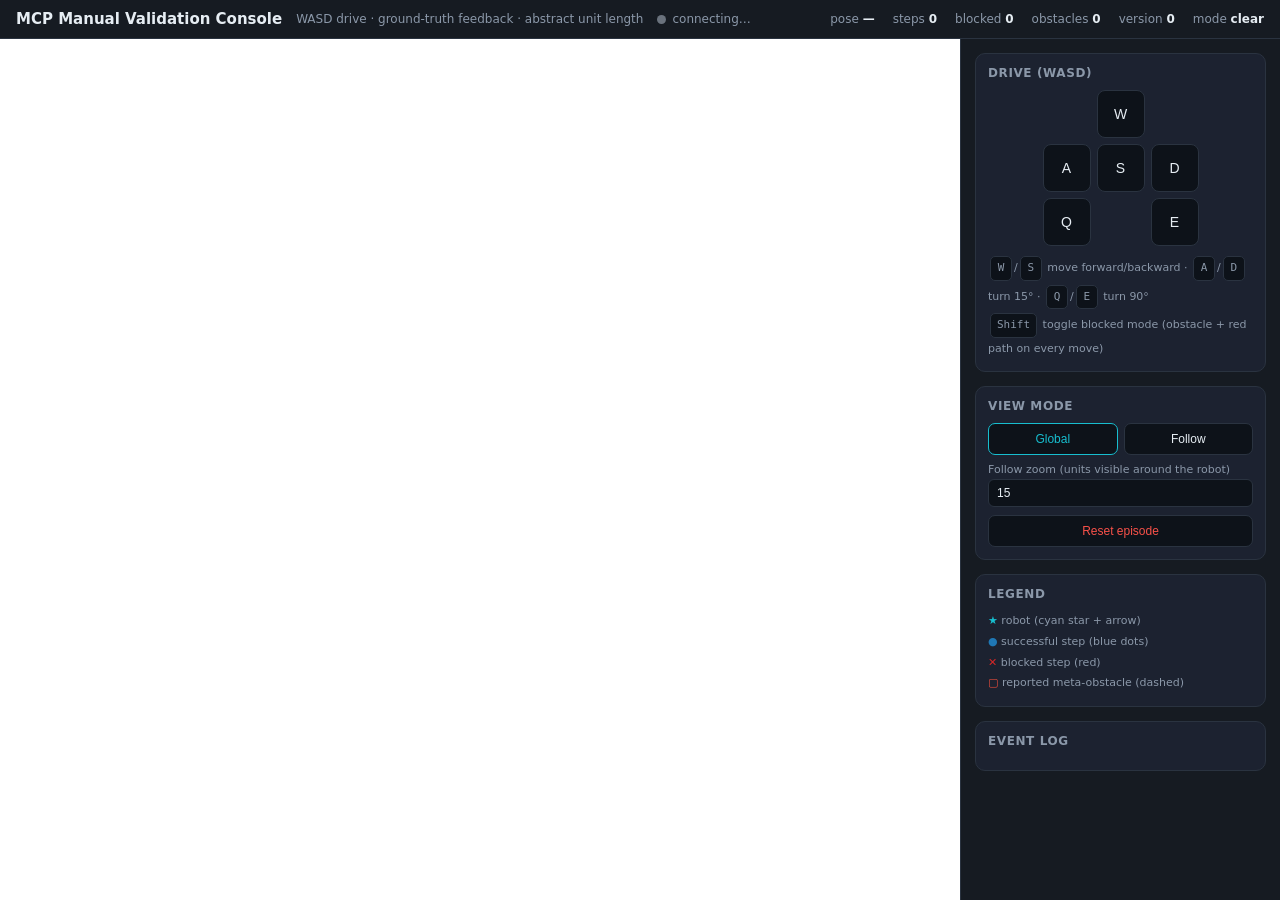
==== src/agentic_memory_nav/mcp/web/manual.html @ cbc0a317 "update MCP sever" ====
<!DOCTYPE html>
<html lang="en">
<head>
<meta charset="utf-8" />
<meta name="viewport" content="width=device-width, initial-scale=1" />
<title>MCP Manual Validation Console</title>
<style>
  :root {
    --bg:#0e1116; --panel:#161b22; --panel2:#1c2230; --line:#2a3340;
    --fg:#e6edf3; --muted:#8b98a9; --accent:#388bfd; --green:#3fb950;
    --red:#f85149; --amber:#d29922; --cyan:#17becf;
  }
  * { box-sizing:border-box; }
  html,body { height:100%; margin:0; }
  body { font-family:ui-sans-serif,system-ui,-apple-system,"Segoe UI",sans-serif;
    background:var(--bg); color:var(--fg); display:flex; flex-direction:column; height:100vh; overflow:hidden; }
  header { display:flex; align-items:center; gap:14px; padding:10px 16px; border-bottom:1px solid var(--line); background:var(--panel); }
  header h1 { font-size:15px; margin:0; font-weight:600; }
  header .sub { color:var(--muted); font-size:12px; }
  .dot { width:9px; height:9px; border-radius:50%; background:#6a727d; }
  .dot.on { background:var(--green); box-shadow:0 0 8px var(--green); }
  .dot.off { background:var(--red); }
  .status { display:flex; align-items:center; gap:6px; font-size:12px; color:var(--muted); }
  .spacer { flex:1; }
  .metrics { display:flex; gap:18px; font-size:12px; color:var(--muted); }
  .metrics b { color:var(--fg); font-weight:600; }
  main { flex:1; display:flex; min-height:0; }
  #canvasWrap { flex:1; position:relative; background:#ffffff; }
  canvas { display:block; width:100%; height:100%; }
  aside { width:320px; background:var(--panel); border-left:1px solid var(--line); padding:14px; overflow-y:auto; display:flex; flex-direction:column; gap:14px; }
  .card { background:var(--panel2); border:1px solid var(--line); border-radius:10px; padding:12px; }
  .card h2 { font-size:12px; margin:0 0 10px; color:var(--muted); text-transform:uppercase; letter-spacing:.6px; }
  .row { display:flex; gap:6px; flex-wrap:wrap; }
  .row button { flex:1; padding:8px; font-size:12px; cursor:pointer; border-radius:7px; background:#0d1219; color:var(--fg); border:1px solid var(--line); }
  .row button:hover { border-color:var(--accent); }
  .row button.danger { color:var(--red); }
  .row button.active { border-color:var(--cyan); color:var(--cyan); }
  label { font-size:11px; color:var(--muted); display:block; margin:8px 0 3px; }
  input,select { width:100%; background:#0d1219; color:var(--fg); border:1px solid var(--line); border-radius:6px; padding:6px 8px; font-size:12px; }
  .log { font-family:ui-monospace,monospace; font-size:11px; line-height:1.5; max-height:200px; overflow-y:auto; }
  .log .ev { padding:2px 0; border-bottom:1px solid #1a2029; }
  .log .ev b { color:var(--accent); }
  .ev.ok b { color:var(--green); } .ev.blocked b { color:var(--red); } .ev.obs b { color:var(--amber); }
  .kbd { display:inline-block; min-width:22px; padding:2px 6px; border:1px solid var(--line); border-radius:5px; background:#0d1219; font-family:ui-monospace,monospace; font-size:11px; text-align:center; margin:2px; }
  .keypad { display:grid; grid-template-columns:repeat(3,48px); grid-template-rows:repeat(3,48px); gap:6px; justify-content:center; margin-top:6px; }
  .keypad button { cursor:pointer; border-radius:8px; background:#0d1219; color:var(--fg); border:1px solid var(--line); font-size:14px; }
  .keypad button:hover { border-color:var(--accent); }
  .keypad .kW { grid-column:2; grid-row:1; } .keypad .kA { grid-column:1; grid-row:2; }
  .keypad .kS { grid-column:2; grid-row:2; } .keypad .kD { grid-column:3; grid-row:2; }
  .keypad .kQ { grid-column:1; grid-row:3; } .keypad .kE { grid-column:3; grid-row:3; }
  #promptBox { display:none; position:absolute; left:50%; top:18px; transform:translateX(-50%);
    background:var(--panel); border:1px solid var(--amber); border-radius:10px; padding:10px 14px; z-index:10;
    box-shadow:0 8px 30px rgba(0,0,0,.45); }
  #promptBox .q { font-size:13px; margin-bottom:8px; }
  #promptBox .ans button { padding:6px 16px; margin-right:6px; cursor:pointer; border-radius:7px; border:1px solid var(--line); background:#0d1219; color:var(--fg); }
  #promptBox .ans button.yes { color:var(--red); border-color:var(--red); }
  #promptBox .ans button.no { color:var(--green); border-color:var(--green); }
</style>
</head>
<body>
<header>
  <h1>MCP Manual Validation Console</h1>
  <span class="sub">WASD drive &middot; ground-truth feedback &middot; abstract unit length</span>
  <span class="status"><span class="dot" id="dot"></span><span id="wsState">connecting&hellip;</span></span>
  <div class="spacer"></div>
  <div class="metrics">
    <div>pose <b id="mPose">&mdash;</b></div>
    <div>steps <b id="mSteps">0</b></div>
    <div>blocked <b id="mBlocked">0</b></div>
    <div>obstacles <b id="mObs">0</b></div>
    <div>version <b id="mVer">0</b></div>
    <div>mode <b id="mMode">clear</b></div>
  </div>
</header>
<main>
  <div id="canvasWrap">
    <canvas id="canvas"></canvas>
    <div id="promptBox">
      <div class="q">Was this action blocked by an obstacle?</div>
      <div class="ans">
        <button class="yes" id="ansYes">Yes, blocked</button>
        <button class="no" id="ansNo">No, clear</button>
      </div>
    </div>
  </div>
  <aside>
    <div class="card">
      <h2>Drive (WASD)</h2>
      <div class="keypad">
        <button class="kW" data-act="move_forward">W</button>
        <button class="kA" data-act="turn_left">A</button>
        <button class="kS" data-act="move_backward">S</button>
        <button class="kD" data-act="turn_right">D</button>
        <button class="kQ" data-act="turn_left_big">Q</button>
        <button class="kE" data-act="turn_right_big">E</button>
      </div>
      <div style="margin-top:8px; font-size:11px; color:var(--muted); line-height:1.7">
        <span class="kbd">W</span>/<span class="kbd">S</span> move forward/backward &middot;
        <span class="kbd">A</span>/<span class="kbd">D</span> turn 15&deg; &middot;
        <span class="kbd">Q</span>/<span class="kbd">E</span> turn 90&deg;<br/>
        <span class="kbd">Shift</span> toggle blocked mode (obstacle + red path on every move)
      </div>
    </div>
    <div class="card">
      <h2>View mode</h2>
      <div class="row">
        <button id="modeGlobal" class="active">Global</button>
        <button id="modeFollow">Follow</button>
      </div>
      <label>Follow zoom (units visible around the robot)</label>
      <input id="followRadius" type="number" step="1" min="1" value="15" />
      <div class="row" style="margin-top:8px">
        <button id="reset" class="danger">Reset episode</button>
      </div>
    </div>
    <div class="card">
      <h2>Legend</h2>
      <div style="font-size:11px; color:var(--muted); line-height:1.9">
        <div><span style="color:#17becf">&#9733;</span> robot (cyan star + arrow)</div>
        <div><span style="color:#1f77b4">&#9679;</span> successful step (blue dots)</div>
        <div><span style="color:#d62728">&#10005;</span> blocked step (red)</div>
        <div><span style="color:#e74c3c">&#9634;</span> reported meta-obstacle (dashed)</div>
      </div>
    </div>
    <div class="card"><h2>Event log</h2><div class="log" id="log"></div></div>
  </aside>
</main>
<script>
const ROBOT_ID = "robot_0";

// The pending action awaiting ground-truth feedback from the operator.
let pending = null;
let stepCount = 0;
let blockedCount = 0;
// Shift toggles blocked mode: when on, every move is recorded as blocked.
let blockedMode = false;

// Canvas state mirrors the engine snapshot (robots, trajectory, obstacles).
let canvasState = null;

// View state: "global" fits the whole world, "follow" zooms to the robot.
let viewMode = "global";
let scale = 150; // pixels per unit length
let panX = 0, panY = 0;
const canvas = document.getElementById("canvas");
const ctx = canvas.getContext("2d");

function resize() {
  const dpr = window.devicePixelRatio || 1;
  canvas.width = canvas.clientWidth * dpr;
  canvas.height = canvas.clientHeight * dpr;
  ctx.setTransform(dpr, 0, 0, dpr, 0, 0);
  draw();
}
window.addEventListener("resize", resize);

function toPx(x, y) {
  return [canvas.clientWidth / 2 + panX + x * scale, canvas.clientHeight / 2 + panY - y * scale];
}

// Compute a bounding box for everything on the canvas (used by global mode).
function worldBounds() {
  let xs = [0], ys = [0];
  for (const r of (canvasState?.robots || [])) { xs.push(r.position[0]); ys.push(r.position[1]); }
  for (const s of (canvasState?.trajectory || [])) {
    xs.push(s.start[0], s.end[0]); ys.push(s.start[1], s.end[1]);
  }
  for (const o of (canvasState?.obstacles || [])) {
    const props = o.properties || {};
    if (props.visible === false) continue;
    const geom = o.geometry || [];
    for (const p of geom) { xs.push(p[0]); ys.push(p[1]); }
    if (o.position) { xs.push(o.position[0]); ys.push(o.position[1]); }
  }
  const xmin = Math.min(...xs), xmax = Math.max(...xs);
  const ymin = Math.min(...ys), ymax = Math.max(...ys);
  const pad = Math.max(xmax - xmin, ymax - ymin, 1) * 0.15 + 0.4;
  return [xmin - pad, xmax + pad, ymin - pad, ymax + pad];
}

function applyView() {
  const w = canvas.clientWidth, h = canvas.clientHeight;
  if (viewMode === "follow") {
    const r = canvasState?.robots?.[0];
    const radius = parseFloat(document.getElementById("followRadius").value) || 15;
    scale = Math.min(w, h) / (radius * 2);
    if (r) {
      panX = -r.position[0] * scale;
      panY = r.position[1] * scale;
    }
  } else {
    const [xmin, xmax, ymin, ymax] = worldBounds();
    const ww = Math.max(xmax - xmin, 0.1), hh = Math.max(ymax - ymin, 0.1);
    scale = Math.min(w / ww, h / hh) * 0.95;
    panX = -(xmin + ww / 2) * scale;
    panY = (ymin + hh / 2) * scale;
  }
}

function draw() {
  const w = canvas.clientWidth, h = canvas.clientHeight;
  ctx.clearRect(0, 0, w, h);
  ctx.fillStyle = "#ffffff"; ctx.fillRect(0, 0, w, h);
  if (!canvasState) return;
  drawTrajectory(canvasState.trajectory || []);
  drawObstacles(canvasState.obstacles || []);
  drawRobots(canvasState.robots || []);
}

function drawTrajectory(segs) {
  for (let i = 0; i < segs.length; i++) {
    const s = segs[i];
    const blocked = s.success === false;
    const current = i === segs.length - 1;
    const color = blocked ? "#d62728" : (current ? "#1f77b4" : "#9e9e9e");
    const [x1, y1] = toPx(s.start[0], s.start[1]);
    const [x2, y2] = toPx(s.end[0], s.end[1]);
    ctx.strokeStyle = color;
    ctx.lineWidth = blocked ? 3 : (current ? 2.4 : 1.6);
    ctx.setLineDash(blocked || current ? [] : [6, 5]);
    ctx.lineCap = "round";
    ctx.beginPath(); ctx.moveTo(x1, y1); ctx.lineTo(x2, y2); ctx.stroke();
    // step marker
    ctx.setLineDash([]);
    ctx.fillStyle = color;
    ctx.strokeStyle = "#000";
    ctx.lineWidth = 0.8;
    ctx.beginPath(); ctx.arc(x2, y2, blocked ? 3 : 4, 0, Math.PI * 2); ctx.fill(); ctx.stroke();
    // direction arrowhead on the segment
    const segLen = Math.hypot(x2 - x1, y2 - y1);
    if (segLen > 12) {
      const ux = (x2 - x1) / segLen, uy = (y2 - y1) / segLen;
      const px = x1 + (x2 - x1) * 0.65, py = y1 + (y2 - y1) * 0.65;
      const ah = Math.min(9, segLen * 0.22);
      ctx.fillStyle = color;
      ctx.beginPath();
      ctx.moveTo(px + ux * ah, py + uy * ah);
      ctx.lineTo(px - uy * ah * 0.55, py + ux * ah * 0.55);
      ctx.lineTo(px + uy * ah * 0.55, py - ux * ah * 0.55);
      ctx.closePath(); ctx.fill();
    }
    if (blocked) {
      // red cross
      const r = 5;
      ctx.strokeStyle = "#d62728"; ctx.lineWidth = 1.6;
      ctx.beginPath();
      ctx.moveTo(x2 - r, y2 - r); ctx.lineTo(x2 + r, y2 + r);
      ctx.moveTo(x2 + r, y2 - r); ctx.lineTo(x2 - r, y2 + r);
      ctx.stroke();
    }
    if (i === 0) {
      // green square start marker
      ctx.fillStyle = "#2ca02c"; ctx.strokeStyle = "#000"; ctx.lineWidth = 1;
      ctx.fillRect(x1 - 4, y1 - 4, 8, 8); ctx.strokeRect(x1 - 4, y1 - 4, 8, 8);
    }
  }
}

function drawObstacles(obs) {
  // Group line segments belonging to the same logical obstacle.
  const groups = {};
  const singles = [];
  for (const o of obs) {
    const props = o.properties || {};
    if (props.visible === false) continue; // hidden world: not drawn
    const isLine = (o.obstacle_type || o.type) === "line";
    if (isLine && props.group_id) {
      (groups[props.group_id] = groups[props.group_id] || []).push(o);
    } else {
      singles.push(o);
    }
  }
  for (const gid of Object.keys(groups)) {
    const members = groups[gid];
    const first = members[0];
    const confirmed = (first.properties || {}).confirmed !== false;
    const pts = [];
    for (const m of members) {
      const geom = m.geometry || [];
      if (geom.length >= 2) { pts.push(geom[0], geom[1]); }
    }
    if (!pts.length) continue;
    const xs = pts.map(p => p[0]), ys = pts.map(p => p[1]);
    const cx = (Math.min(...xs) + Math.max(...xs)) / 2;
    const cy = (Math.min(...ys) + Math.max(...ys)) / 2;
    const half = Math.max(Math.max(...xs) - Math.min(...xs), Math.max(...ys) - Math.min(...ys)) / 2;
    const [px, py] = toPx(cx - half, cy + half);
    const size = 2 * half * scale;
    if (confirmed) {
      ctx.fillStyle = "rgba(231,76,60,0.18)";
      ctx.fillRect(px, py, size, size);
      ctx.strokeStyle = "#e74c3c"; ctx.lineWidth = 1.5;
      ctx.strokeRect(px, py, size, size);
    } else {
      ctx.strokeStyle = "rgba(231,76,60,0.55)"; ctx.lineWidth = 1.2;
      ctx.setLineDash([5, 4]);
      ctx.strokeRect(px, py, size, size);
      ctx.setLineDash([]);
    }
  }
  for (const o of singles) {
    const isLine = (o.obstacle_type || o.type) === "line";
    if (isLine) {
      const [x1, y1] = toPx(o.geometry[0][0], o.geometry[0][1]);
      const [x2, y2] = toPx(o.geometry[1][0], o.geometry[1][1]);
      ctx.strokeStyle = "#e74c3c"; ctx.lineWidth = Math.max(2, (o.width || 0.05) * scale);
      ctx.lineCap = "round";
      ctx.beginPath(); ctx.moveTo(x1, y1); ctx.lineTo(x2, y2); ctx.stroke();
    } else if (o.position) {
      const [cx, cy] = toPx(o.position[0], o.position[1]);
      const r = Math.max(4, (o.radius || 0.2) * scale);
      ctx.fillStyle = "rgba(231,76,60,0.18)";
      ctx.beginPath(); ctx.arc(cx, cy, r, 0, Math.PI * 2); ctx.fill();
      ctx.strokeStyle = "#e74c3c"; ctx.lineWidth = 1.5; ctx.stroke();
    }
  }
}

function drawRobots(robots) {
  for (const r of robots) {
    const [cx, cy] = toPx(r.position[0], r.position[1]);
    const theta = (r.theta || 0) * Math.PI / 180;
    const len = Math.min(canvas.clientWidth, canvas.clientHeight) * 0.03;
    const dx = len * Math.cos(-theta), dy = len * Math.sin(-theta);
    ctx.strokeStyle = "#17becf"; ctx.fillStyle = "#17becf"; ctx.lineWidth = 1.6;
    ctx.beginPath(); ctx.moveTo(cx, cy); ctx.lineTo(cx + dx, cy + dy); ctx.stroke();
    // arrow head
    const ax = cx + dx, ay = cy + dy;
    ctx.beginPath(); ctx.arc(ax, ay, 3, 0, Math.PI * 2); ctx.fill();
    // star marker
    ctx.beginPath(); ctx.arc(cx, cy, 6, 0, Math.PI * 2); ctx.fill();
    ctx.strokeStyle = "#000"; ctx.lineWidth = 1; ctx.stroke();
  }
}

// ---- server calls ----
async function post(path, body) {
  const res = await fetch(path, { method: "POST", headers: { "Content-Type": "application/json" }, body: JSON.stringify(body) });
  return res.json();
}

function logEvent(kind, text) {
  const d = document.createElement("div");
  d.className = "ev " + kind;
  d.innerHTML = `<b>${text}</b>`;
  const log = document.getElementById("log");
  log.prepend(d);
  while (log.children.length > 80) log.lastChild.remove();
}

// Drive the robot. Blocked mode (toggled by Shift) decides whether a move is
// recorded as blocked; clear moves apply immediately, blocked moves draw the
// failed path and the meta-obstacle at once, with no prompt delay.
async function drive(action) {
  if (pending) return; // wait for the previous answer first
  if (!currentPose()) {
    // auto-create the robot at the origin on the first action
    await post("/api/create_robot", { robot_id: ROBOT_ID, start_pose: { x: 0, y: 0, theta: 0 } });
    await refresh();
  }
  stepCount += 1;
  if (action.startsWith("move")) {
    pending = { action };
    await answer(blockedMode);
  } else {
    await post("/api/execute_action", { robot_id: ROBOT_ID, action });
    logEvent("ok", `${action}`);
    await refresh();
  }
}

async function answer(blocked) {
  const req = pending; pending = null;
  document.getElementById("promptBox").style.display = "none";
  if (!req) return;
  if (blocked) {
    blockedCount += 1;
    // Reproduce a blocked move: force the engine to record the failed segment by
    // placing a tiny hidden blocker exactly at the target point, executing the
    // move (which fails), then reporting the visible meta-obstacle.
    const pose = currentPose();
    if (pose) {
      const rad = pose.theta * Math.PI / 180;
      const sign = req.action === "move_backward" ? -1 : 1;
      const tx = pose.x + sign * 1.0 * Math.cos(rad);
      const ty = pose.y + sign * 1.0 * Math.sin(rad);
      // hidden blocker: blocks but never renders
      await post("/api/add_obstacle", { robot_id: ROBOT_ID, obstacle: {
        obstacle_type: "point", x: tx, y: ty, radius: 0.05,
        properties: { visible: false, tag: "virtual_blocker" },
      } });
      await post("/api/execute_action", { robot_id: ROBOT_ID, action: req.action });
      // remove the virtual blocker so the next clear attempt can pass
      const snap = await (await fetch("/api/snapshot")).json();
      for (const o of snap.obstacles) {
        if ((o.properties || {}).tag === "virtual_blocker") {
          await post("/api/remove_obstacle", { obstacle_id: o.obstacle_id });
        }
      }
      // visible meta-obstacle reported by the operator; its near edge sits at
      // the blocked action's target point so the square lies ahead of the path.
      await postMetaSquare(pose, rad, sign);
      logEvent("blocked", `${req.action} BLOCKED`);
    }
  } else {
    await post("/api/execute_action", { robot_id: ROBOT_ID, action: req.action });
    logEvent("ok", `${req.action}`);
  }
  await refresh();
}

// Standard meta-obstacle square placed ahead of the robot. The square's near
// edge sits at the blocked action's target point (one move step along the
// heading), so the robot's failed path ends at the obstacle boundary.
async function postMetaSquare(pose, rad, sign = 1) {
  const size = 2.0, half = size / 2;
  // centre = target point + half size along the heading
  const fx = pose.x + sign * (1.0 + half) * Math.cos(rad);
  const fy = pose.y + sign * (1.0 + half) * Math.sin(rad);
  const group = "meta_" + Date.now();
  const sides = [
    [[fx - half, fy - half], [fx + half, fy - half]],
    [[fx + half, fy - half], [fx + half, fy + half]],
    [[fx + half, fy + half], [fx - half, fy + half]],
    [[fx - half, fy + half], [fx - half, fy - half]],
  ];
  for (const [start, end] of sides) {
    await post("/api/add_obstacle", { robot_id: ROBOT_ID, obstacle: {
      obstacle_type: "line",
      geometry: { start, end },
      width: 0.02, label: "",
      properties: { group_id: group, confirmed: false },
    } });
  }
}

function currentPose() {
  const r = canvasState?.robots?.find(x => x.robot_id === ROBOT_ID) || canvasState?.robots?.[0];
  if (!r) return null;
  return { x: r.position[0], y: r.position[1], theta: r.theta };
}

async function refresh() {
  canvasState = await (await fetch("/api/snapshot")).json();
  applyView();
  draw();
  updateHud();
}

function updateHud() {
  const r = canvasState?.robots?.[0];
  document.getElementById("mPose").textContent =
    r ? `${r.position[0].toFixed(2)}, ${r.position[1].toFixed(2)} \u00b7 ${Math.round(r.theta)}\u00b0` : "\u2014";
  document.getElementById("mSteps").textContent = stepCount;
  document.getElementById("mBlocked").textContent = blockedCount;
  document.getElementById("mObs").textContent = (canvasState?.obstacles || []).length;
  document.getElementById("mVer").textContent = canvasState?.version ?? 0;
}

// ---- wiring ----
document.querySelectorAll(".keypad button").forEach(b => {
  b.onclick = () => drive(b.dataset.act);
});
document.getElementById("ansYes").onclick = () => answer(true);
document.getElementById("ansNo").onclick = () => answer(false);
document.getElementById("reset").onclick = async () => {
  await post("/api/reset", { robot_id: ROBOT_ID, clear_events: true });
  await post("/api/create_robot", { robot_id: ROBOT_ID, start_pose: { x: 0, y: 0, theta: 0 } });
  stepCount = 0; blockedCount = 0;
  logEvent("ok", "episode reset");
  await refresh();
};

const modeGlobal = document.getElementById("modeGlobal");
const modeFollow = document.getElementById("modeFollow");
modeGlobal.onclick = () => { viewMode = "global"; modeGlobal.classList.add("active"); modeFollow.classList.remove("active"); applyView(); draw(); };
modeFollow.onclick = () => { viewMode = "follow"; modeFollow.classList.add("active"); modeGlobal.classList.remove("active"); applyView(); draw(); };
document.getElementById("followRadius").onchange = () => { if (viewMode === "follow") { applyView(); draw(); } };

// Single key handler: Shift toggles blocked mode; other keys drive the robot.
function inFormField(e) {
  const t = e.target;
  return t && (t.tagName === "INPUT" || t.tagName === "SELECT" || t.tagName === "TEXTAREA");
}

window.addEventListener("keydown", (e) => {
  if (inFormField(e)) return;
  if ((e.key === "Shift" || e.key === "ShiftLeft" || e.key === "ShiftRight") && !e.repeat) {
    blockedMode = !blockedMode;
    const el = document.getElementById("mMode");
    el.textContent = blockedMode ? "blocked" : "clear";
    el.style.color = blockedMode ? "#d62728" : "#2ca02c";
    logEvent("ok", blockedMode ? "blocked mode ON" : "blocked mode OFF");
    e.preventDefault();
    return;
  }
  if (pending) {
    if (e.key === "y" || e.key === "Y") answer(true);
    if (e.key === "n" || e.key === "N") answer(false);
    return;
  }
  const keymap = { w: "move_forward", s: "move_backward", a: "turn_left", d: "turn_right", q: "turn_left_big", e: "turn_right_big" };
  const act = keymap[e.key.toLowerCase()];
  if (act) { e.preventDefault(); drive(act); }
}, true);

// ---- init ----
(async () => {
  await refresh();
  connect();
  resize();
  let dragging = false, lastX = 0, lastY = 0;
  canvas.addEventListener("mousedown", (e) => { dragging = true; lastX = e.clientX; lastY = e.clientY; });
  window.addEventListener("mouseup", () => { dragging = false; });
  window.addEventListener("mousemove", (e) => {
    if (!dragging) return;
    panX += e.clientX - lastX; panY += e.clientY - lastY;
    lastX = e.clientX; lastY = e.clientY; draw();
  });
  canvas.addEventListener("wheel", (e) => {
    e.preventDefault();
    const factor = e.deltaY < 0 ? 1.1 : 1 / 1.1;
    scale = Math.max(5, Math.min(2000, scale * factor));
    draw();
  }, { passive: false });
  setInterval(async () => {
    try {
      const s = await (await fetch("/api/snapshot")).json();
      if (s.version !== canvasState?.version) { canvasState = s; applyView(); draw(); updateHud(); }
    } catch { /* ignore */ }
  }, 1500);
})();

function connect() {
  const proto = location.protocol === "https" ? "wss" : "ws";
  const ws = new WebSocket(`${proto}://${location.host}/ws/canvas/main`);
  ws.onopen = () => { document.getElementById("dot").className = "dot on"; document.getElementById("wsState").textContent = "live"; };
  ws.onclose = () => { document.getElementById("dot").className = "dot off"; document.getElementById("wsState").textContent = "reconnecting\u2026"; setTimeout(connect, 1200); };
  ws.onmessage = (m) => {
    let msg; try { msg = JSON.parse(m.data); } catch { return; }
    if (msg.type === "snapshot") { canvasState = msg.canvas; applyView(); draw(); updateHud(); }
    else if (msg.type === "event") {
      // simplest robust approach: refetch the full snapshot on any event
      refresh();
    }
  };
}
</script>
</body>
</html>
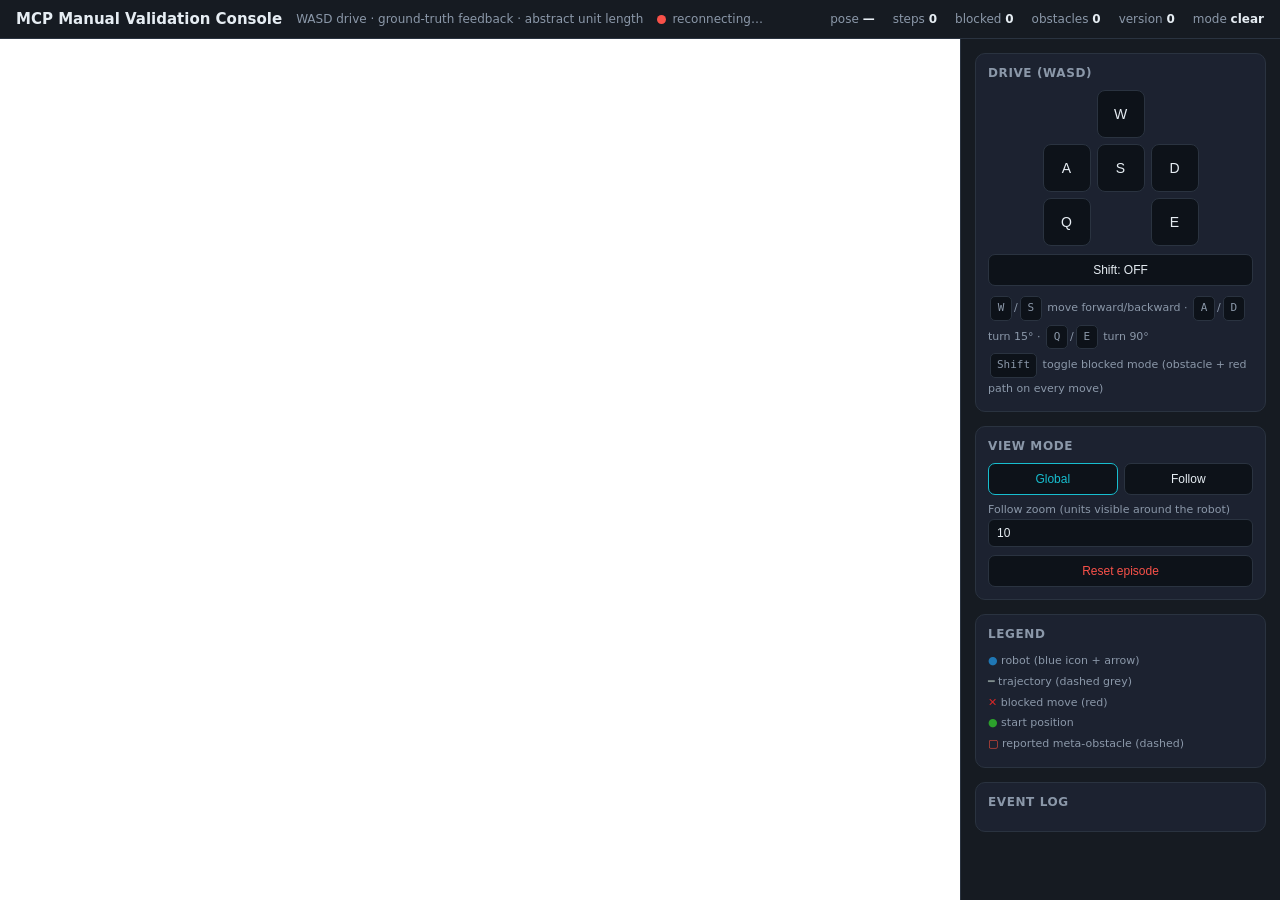
==== commit 0c1b7a9a: "update for vlm agent experiments" ====
--- a/src/agentic_memory_nav/mcp/web/manual.html
+++ b/src/agentic_memory_nav/mcp/web/manual.html
@@ -94,6 +94,9 @@
         <button class="kQ" data-act="turn_left_big">Q</button>
         <button class="kE" data-act="turn_right_big">E</button>
       </div>
+      <div class="row" style="margin-top:8px">
+        <button id="shiftToggle" style="flex:1">Shift: OFF</button>
+      </div>
       <div style="margin-top:8px; font-size:11px; color:var(--muted); line-height:1.7">
         <span class="kbd">W</span>/<span class="kbd">S</span> move forward/backward &middot;
         <span class="kbd">A</span>/<span class="kbd">D</span> turn 15&deg; &middot;
@@ -108,7 +111,7 @@
         <button id="modeFollow">Follow</button>
       </div>
       <label>Follow zoom (units visible around the robot)</label>
-      <input id="followRadius" type="number" step="1" min="1" value="15" />
+      <input id="followRadius" type="number" step="1" min="1" value="10" />
       <div class="row" style="margin-top:8px">
         <button id="reset" class="danger">Reset episode</button>
       </div>
@@ -116,9 +119,10 @@
     <div class="card">
       <h2>Legend</h2>
       <div style="font-size:11px; color:var(--muted); line-height:1.9">
-        <div><span style="color:#17becf">&#9733;</span> robot (cyan star + arrow)</div>
-        <div><span style="color:#1f77b4">&#9679;</span> successful step (blue dots)</div>
-        <div><span style="color:#d62728">&#10005;</span> blocked step (red)</div>
+        <div><span style="color:#1f77b4">&#9679;</span> robot (blue icon + arrow)</div>
+        <div><span style="color:#7f8c8d">&#9473;</span> trajectory (dashed grey)</div>
+        <div><span style="color:#d62728">&#10005;</span> blocked move (red)</div>
+        <div><span style="color:#2ca02c">&#9679;</span> start position</div>
         <div><span style="color:#e74c3c">&#9634;</span> reported meta-obstacle (dashed)</div>
       </div>
     </div>
@@ -137,6 +141,11 @@
 
 // Canvas state mirrors the engine snapshot (robots, trajectory, obstacles).
 let canvasState = null;
+let renderFrame = null;
+let eventRefreshFrame = null;
+let refreshInFlight = null;
+let refreshQueued = false;
+let webSocketLive = false;
 
 // View state: "global" fits the whole world, "follow" zooms to the robot.
 let viewMode = "global";
@@ -145,6 +154,12 @@
 const canvas = document.getElementById("canvas");
 const ctx = canvas.getContext("2d");
 
+// Visual constants in world units.
+const START_RADIUS = 0.2;
+const ROBOT_SIZE = 0.2;
+const TRAJ_WIDTH = 0.05;
+const NEXT_ARROW_WIDTH = 0.04;
+
 function resize() {
   const dpr = window.devicePixelRatio || 1;
   canvas.width = canvas.clientWidth * dpr;
@@ -153,6 +168,46 @@
   draw();
 }
 window.addEventListener("resize", resize);
+
+// SVG robot icon cache.
+let robotSvgTemplate = null;
+const robotIconImages = {};
+
+async function loadRobotSvgTemplate() {
+  if (robotSvgTemplate !== null) return;
+  try {
+    const resp = await fetch('/robot.svg');
+    robotSvgTemplate = await resp.text();
+    preloadRobotIcon('#1f77b4', 1.0);
+    preloadRobotIcon('#1f77b4', 0.35);
+  } catch (e) {
+    console.error('Failed to load robot.svg:', e);
+    robotSvgTemplate = '';
+  }
+}
+
+function preloadRobotIcon(color, alpha) {
+  const key = `${color}_${alpha}`;
+  if (robotIconImages[key] || !robotSvgTemplate) return;
+  const svg = robotSvgTemplate.replace(/fill="#000000"/g, `fill="${color}"`);
+  const blob = new Blob([svg], {type: 'image/svg+xml'});
+  const url = URL.createObjectURL(blob);
+  const img = new Image();
+  img.onload = () => {
+    robotIconImages[key] = img;
+    draw();
+  };
+  img.src = url;
+}
+
+function getRobotIcon(color, alpha) {
+  const key = `${color}_${alpha}`;
+  if (robotIconImages[key]) return robotIconImages[key];
+  preloadRobotIcon(color, alpha);
+  return null;
+}
+
+loadRobotSvgTemplate();
 
 function toPx(x, y) {
   return [canvas.clientWidth / 2 + panX + x * scale, canvas.clientHeight / 2 + panY - y * scale];
@@ -204,55 +259,119 @@
   if (!canvasState) return;
   drawTrajectory(canvasState.trajectory || []);
   drawObstacles(canvasState.obstacles || []);
+  drawStartMarkers(canvasState.robots || []);
   drawRobots(canvasState.robots || []);
 }
 
+function renderState() {
+  renderFrame = null;
+  applyView();
+  draw();
+  updateHud();
+}
+
+function scheduleRender() {
+  if (renderFrame === null) renderFrame = requestAnimationFrame(renderState);
+}
+
+function setCanvasState(snapshot) {
+  canvasState = snapshot;
+  scheduleRender();
+}
+
 function drawTrajectory(segs) {
-  for (let i = 0; i < segs.length; i++) {
-    const s = segs[i];
+  ctx.lineCap = "round";
+  for (const s of segs) {
     const blocked = s.success === false;
-    const current = i === segs.length - 1;
-    const color = blocked ? "#d62728" : (current ? "#1f77b4" : "#9e9e9e");
+    const color = blocked ? "#d62728" : "#7f8c8d";
     const [x1, y1] = toPx(s.start[0], s.start[1]);
     const [x2, y2] = toPx(s.end[0], s.end[1]);
     ctx.strokeStyle = color;
-    ctx.lineWidth = blocked ? 3 : (current ? 2.4 : 1.6);
-    ctx.setLineDash(blocked || current ? [] : [6, 5]);
-    ctx.lineCap = "round";
+    ctx.lineWidth = Math.max(1, TRAJ_WIDTH * scale * (blocked ? 1.4 : 1.0));
+    ctx.setLineDash(blocked ? [] : [6, 5]);
     ctx.beginPath(); ctx.moveTo(x1, y1); ctx.lineTo(x2, y2); ctx.stroke();
-    // step marker
-    ctx.setLineDash([]);
+
+    // Direction arrow at the midpoint so the VLM can read travel direction.
+    const dx = x2 - x1;
+    const dy = y2 - y1;
+    const segLen = Math.hypot(dx, dy);
+    if (segLen > 4) {
+      const midX = (x1 + x2) / 2;
+      const midY = (y1 + y2) / 2;
+      const angle = Math.atan2(dy, dx);
+      const arrowLen = Math.min(segLen * 0.35, 24);
+      const headW = arrowLen * 0.55;
+      ctx.save();
+      ctx.translate(midX, midY);
+      ctx.rotate(angle);
+      ctx.fillStyle = color;
+      ctx.strokeStyle = color;
+      ctx.lineWidth = Math.max(1, ctx.lineWidth * 0.5);
+      ctx.beginPath();
+      ctx.moveTo(arrowLen / 2, 0);
+      ctx.lineTo(-arrowLen / 2, headW / 2);
+      ctx.lineTo(-arrowLen / 2, -headW / 2);
+      ctx.closePath();
+      ctx.fill();
+      ctx.stroke();
+      ctx.restore();
+    }
+  }
+  ctx.setLineDash([]);
+}
+
+function drawStartMarkers(robots) {
+  for (const r of robots) {
+    const start = r.start;
+    if (!start || start.length !== 2) continue;
+    const [cx, cy] = toPx(start[0], start[1]);
+    const pxRadius = Math.max(4, START_RADIUS * scale);
+    ctx.fillStyle = "#2ca02c"; ctx.strokeStyle = "#000000"; ctx.lineWidth = 1.2;
+    ctx.beginPath(); ctx.arc(cx, cy, pxRadius, 0, Math.PI * 2); ctx.fill(); ctx.stroke();
+  }
+}
+
+function drawRobotIcon(x, y, thetaRad, sizePx, color, alpha = 1.0) {
+  const img = getRobotIcon(color, alpha);
+  ctx.save();
+  ctx.translate(x, y);
+  ctx.rotate(-thetaRad);
+  ctx.globalAlpha = alpha;
+  if (img && img.complete && img.naturalWidth) {
+    // Rotate so the SVG's top (antenna) points in the robot's heading direction.
+    ctx.save();
+    ctx.rotate(-Math.PI / 2);
+    const s = sizePx * 1.3;
+    ctx.drawImage(img, -s / 2, -s / 2, s, s);
+    ctx.restore();
+  } else {
+    // Fallback circle while the SVG is still loading.
     ctx.fillStyle = color;
-    ctx.strokeStyle = "#000";
-    ctx.lineWidth = 0.8;
-    ctx.beginPath(); ctx.arc(x2, y2, blocked ? 3 : 4, 0, Math.PI * 2); ctx.fill(); ctx.stroke();
-    // direction arrowhead on the segment
-    const segLen = Math.hypot(x2 - x1, y2 - y1);
-    if (segLen > 12) {
-      const ux = (x2 - x1) / segLen, uy = (y2 - y1) / segLen;
-      const px = x1 + (x2 - x1) * 0.65, py = y1 + (y2 - y1) * 0.65;
-      const ah = Math.min(9, segLen * 0.22);
-      ctx.fillStyle = color;
-      ctx.beginPath();
-      ctx.moveTo(px + ux * ah, py + uy * ah);
-      ctx.lineTo(px - uy * ah * 0.55, py + ux * ah * 0.55);
-      ctx.lineTo(px + uy * ah * 0.55, py - ux * ah * 0.55);
-      ctx.closePath(); ctx.fill();
-    }
-    if (blocked) {
-      // red cross
-      const r = 5;
-      ctx.strokeStyle = "#d62728"; ctx.lineWidth = 1.6;
-      ctx.beginPath();
-      ctx.moveTo(x2 - r, y2 - r); ctx.lineTo(x2 + r, y2 + r);
-      ctx.moveTo(x2 + r, y2 - r); ctx.lineTo(x2 - r, y2 + r);
-      ctx.stroke();
-    }
-    if (i === 0) {
-      // green square start marker
-      ctx.fillStyle = "#2ca02c"; ctx.strokeStyle = "#000"; ctx.lineWidth = 1;
-      ctx.fillRect(x1 - 4, y1 - 4, 8, 8); ctx.strokeRect(x1 - 4, y1 - 4, 8, 8);
-    }
+    ctx.beginPath(); ctx.arc(0, 0, sizePx / 2, 0, Math.PI * 2); ctx.fill();
+    ctx.strokeStyle = "#000000"; ctx.lineWidth = 1.2; ctx.stroke();
+  }
+  ctx.restore();
+  ctx.globalAlpha = 1;
+}
+
+function drawRobots(robots) {
+  for (const r of robots) {
+    const [cx, cy] = toPx(r.position[0], r.position[1]);
+    const theta = (r.theta || 0) * Math.PI / 180;
+    const color = r.active === false ? "#7f8c8d" : "#1f77b4";
+    const sizePx = Math.max(12, ROBOT_SIZE * scale);
+
+    drawRobotIcon(cx, cy, theta, sizePx, color, 1.0);
+
+    // Predicted next pose: dashed arrow + ghost robot.
+    const nx = r.position[0] + 1.0 * Math.cos(theta);
+    const ny = r.position[1] + 1.0 * Math.sin(theta);
+    const [npx, npy] = toPx(nx, ny);
+    ctx.strokeStyle = "#1f77b4"; ctx.lineWidth = Math.max(1, NEXT_ARROW_WIDTH * scale);
+    ctx.setLineDash([8, 6]); ctx.globalAlpha = 0.55;
+    ctx.beginPath(); ctx.moveTo(cx, cy); ctx.lineTo(npx, npy); ctx.stroke();
+    ctx.setLineDash([]); ctx.globalAlpha = 1;
+    drawRobotIcon(npx, npy, theta, sizePx, "#1f77b4", 0.35);
   }
 }
 
@@ -316,23 +435,6 @@
   }
 }
 
-function drawRobots(robots) {
-  for (const r of robots) {
-    const [cx, cy] = toPx(r.position[0], r.position[1]);
-    const theta = (r.theta || 0) * Math.PI / 180;
-    const len = Math.min(canvas.clientWidth, canvas.clientHeight) * 0.03;
-    const dx = len * Math.cos(-theta), dy = len * Math.sin(-theta);
-    ctx.strokeStyle = "#17becf"; ctx.fillStyle = "#17becf"; ctx.lineWidth = 1.6;
-    ctx.beginPath(); ctx.moveTo(cx, cy); ctx.lineTo(cx + dx, cy + dy); ctx.stroke();
-    // arrow head
-    const ax = cx + dx, ay = cy + dy;
-    ctx.beginPath(); ctx.arc(ax, ay, 3, 0, Math.PI * 2); ctx.fill();
-    // star marker
-    ctx.beginPath(); ctx.arc(cx, cy, 6, 0, Math.PI * 2); ctx.fill();
-    ctx.strokeStyle = "#000"; ctx.lineWidth = 1; ctx.stroke();
-  }
-}
-
 // ---- server calls ----
 async function post(path, body) {
   const res = await fetch(path, { method: "POST", headers: { "Content-Type": "application/json" }, body: JSON.stringify(body) });
@@ -356,7 +458,6 @@
   if (!currentPose()) {
     // auto-create the robot at the origin on the first action
     await post("/api/create_robot", { robot_id: ROBOT_ID, start_pose: { x: 0, y: 0, theta: 0 } });
-    await refresh();
   }
   stepCount += 1;
   if (action.startsWith("move")) {
@@ -365,7 +466,6 @@
   } else {
     await post("/api/execute_action", { robot_id: ROBOT_ID, action });
     logEvent("ok", `${action}`);
-    await refresh();
   }
 }
 
@@ -385,18 +485,13 @@
       const tx = pose.x + sign * 1.0 * Math.cos(rad);
       const ty = pose.y + sign * 1.0 * Math.sin(rad);
       // hidden blocker: blocks but never renders
-      await post("/api/add_obstacle", { robot_id: ROBOT_ID, obstacle: {
+      const virtualBlocker = await post("/api/add_obstacle", { robot_id: ROBOT_ID, obstacle: {
         obstacle_type: "point", x: tx, y: ty, radius: 0.05,
         properties: { visible: false, tag: "virtual_blocker" },
       } });
       await post("/api/execute_action", { robot_id: ROBOT_ID, action: req.action });
       // remove the virtual blocker so the next clear attempt can pass
-      const snap = await (await fetch("/api/snapshot")).json();
-      for (const o of snap.obstacles) {
-        if ((o.properties || {}).tag === "virtual_blocker") {
-          await post("/api/remove_obstacle", { obstacle_id: o.obstacle_id });
-        }
-      }
+      await post("/api/remove_obstacle", { obstacle_id: virtualBlocker.obstacle_id });
       // visible meta-obstacle reported by the operator; its near edge sits at
       // the blocked action's target point so the square lies ahead of the path.
       await postMetaSquare(pose, rad, sign);
@@ -406,14 +501,13 @@
     await post("/api/execute_action", { robot_id: ROBOT_ID, action: req.action });
     logEvent("ok", `${req.action}`);
   }
-  await refresh();
 }
 
 // Standard meta-obstacle square placed ahead of the robot. The square's near
 // edge sits at the blocked action's target point (one move step along the
 // heading), so the robot's failed path ends at the obstacle boundary.
 async function postMetaSquare(pose, rad, sign = 1) {
-  const size = 2.0, half = size / 2;
+  const size = 0.5, half = size / 2;
   // centre = target point + half size along the heading
   const fx = pose.x + sign * (1.0 + half) * Math.cos(rad);
   const fy = pose.y + sign * (1.0 + half) * Math.sin(rad);
@@ -424,14 +518,14 @@
     [[fx + half, fy + half], [fx - half, fy + half]],
     [[fx - half, fy + half], [fx - half, fy - half]],
   ];
-  for (const [start, end] of sides) {
-    await post("/api/add_obstacle", { robot_id: ROBOT_ID, obstacle: {
+  await Promise.all(sides.map(([start, end]) =>
+    post("/api/add_obstacle", { robot_id: ROBOT_ID, obstacle: {
       obstacle_type: "line",
       geometry: { start, end },
       width: 0.02, label: "",
       properties: { group_id: group, confirmed: false },
-    } });
-  }
+    } })
+  ));
 }
 
 function currentPose() {
@@ -441,10 +535,33 @@
 }
 
 async function refresh() {
-  canvasState = await (await fetch("/api/snapshot")).json();
-  applyView();
-  draw();
-  updateHud();
+  if (eventRefreshFrame !== null) {
+    cancelAnimationFrame(eventRefreshFrame);
+    eventRefreshFrame = null;
+  }
+  if (refreshInFlight) {
+    refreshQueued = true;
+    return refreshInFlight;
+  }
+  refreshInFlight = (async () => {
+    do {
+      refreshQueued = false;
+      setCanvasState(await (await fetch("/api/snapshot")).json());
+    } while (refreshQueued);
+  })();
+  try {
+    await refreshInFlight;
+  } finally {
+    refreshInFlight = null;
+  }
+}
+
+function scheduleEventRefresh() {
+  if (eventRefreshFrame !== null) return;
+  eventRefreshFrame = requestAnimationFrame(() => {
+    eventRefreshFrame = null;
+    refresh().catch(() => {});
+  });
 }
 
 function updateHud() {
@@ -466,9 +583,9 @@
 document.getElementById("reset").onclick = async () => {
   await post("/api/reset", { robot_id: ROBOT_ID, clear_events: true });
   await post("/api/create_robot", { robot_id: ROBOT_ID, start_pose: { x: 0, y: 0, theta: 0 } });
-  stepCount = 0; blockedCount = 0;
+  stepCount = 0; blockedCount = 0; blockedMode = false;
+  updateModeUI();
   logEvent("ok", "episode reset");
-  await refresh();
 };
 
 const modeGlobal = document.getElementById("modeGlobal");
@@ -477,6 +594,24 @@
 modeFollow.onclick = () => { viewMode = "follow"; modeFollow.classList.add("active"); modeGlobal.classList.remove("active"); applyView(); draw(); };
 document.getElementById("followRadius").onchange = () => { if (viewMode === "follow") { applyView(); draw(); } };
 
+function updateModeUI() {
+  const el = document.getElementById("mMode");
+  const btn = document.getElementById("shiftToggle");
+  el.textContent = blockedMode ? "blocked" : "clear";
+  el.style.color = blockedMode ? "#d62728" : "#2ca02c";
+  if (btn) {
+    btn.textContent = blockedMode ? "Shift: ON (blocked)" : "Shift: OFF";
+    btn.style.borderColor = blockedMode ? "#d62728" : "";
+    btn.style.color = blockedMode ? "#d62728" : "";
+  }
+}
+
+document.getElementById("shiftToggle").onclick = () => {
+  blockedMode = !blockedMode;
+  updateModeUI();
+  logEvent("ok", blockedMode ? "blocked mode ON" : "blocked mode OFF");
+};
+
 // Single key handler: Shift toggles blocked mode; other keys drive the robot.
 function inFormField(e) {
   const t = e.target;
@@ -487,9 +622,7 @@
   if (inFormField(e)) return;
   if ((e.key === "Shift" || e.key === "ShiftLeft" || e.key === "ShiftRight") && !e.repeat) {
     blockedMode = !blockedMode;
-    const el = document.getElementById("mMode");
-    el.textContent = blockedMode ? "blocked" : "clear";
-    el.style.color = blockedMode ? "#d62728" : "#2ca02c";
+    updateModeUI();
     logEvent("ok", blockedMode ? "blocked mode ON" : "blocked mode OFF");
     e.preventDefault();
     return;
@@ -506,8 +639,8 @@
 
 // ---- init ----
 (async () => {
-  await refresh();
   connect();
+  refresh().catch(() => {});
   resize();
   let dragging = false, lastX = 0, lastY = 0;
   canvas.addEventListener("mousedown", (e) => { dragging = true; lastX = e.clientX; lastY = e.clientY; });
@@ -524,9 +657,10 @@
     draw();
   }, { passive: false });
   setInterval(async () => {
+    if (webSocketLive) return;
     try {
       const s = await (await fetch("/api/snapshot")).json();
-      if (s.version !== canvasState?.version) { canvasState = s; applyView(); draw(); updateHud(); }
+      if (s.version !== canvasState?.version) setCanvasState(s);
     } catch { /* ignore */ }
   }, 1500);
 })();
@@ -534,15 +668,13 @@
 function connect() {
   const proto = location.protocol === "https" ? "wss" : "ws";
   const ws = new WebSocket(`${proto}://${location.host}/ws/canvas/main`);
-  ws.onopen = () => { document.getElementById("dot").className = "dot on"; document.getElementById("wsState").textContent = "live"; };
-  ws.onclose = () => { document.getElementById("dot").className = "dot off"; document.getElementById("wsState").textContent = "reconnecting\u2026"; setTimeout(connect, 1200); };
+  ws.onopen = () => { webSocketLive = true; document.getElementById("dot").className = "dot on"; document.getElementById("wsState").textContent = "live"; };
+  ws.onclose = () => { webSocketLive = false; document.getElementById("dot").className = "dot off"; document.getElementById("wsState").textContent = "reconnecting\u2026"; setTimeout(connect, 1200); };
   ws.onmessage = (m) => {
     let msg; try { msg = JSON.parse(m.data); } catch { return; }
-    if (msg.type === "snapshot") { canvasState = msg.canvas; applyView(); draw(); updateHud(); }
-    else if (msg.type === "event") {
-      // simplest robust approach: refetch the full snapshot on any event
-      refresh();
-    }
+    if (msg.type === "snapshot") { setCanvasState(msg.canvas); }
+    else if (msg.type === "event" && msg.canvas) { setCanvasState(msg.canvas); }
+    else if (msg.type === "event") { scheduleEventRefresh(); }
   };
 }
 </script>
